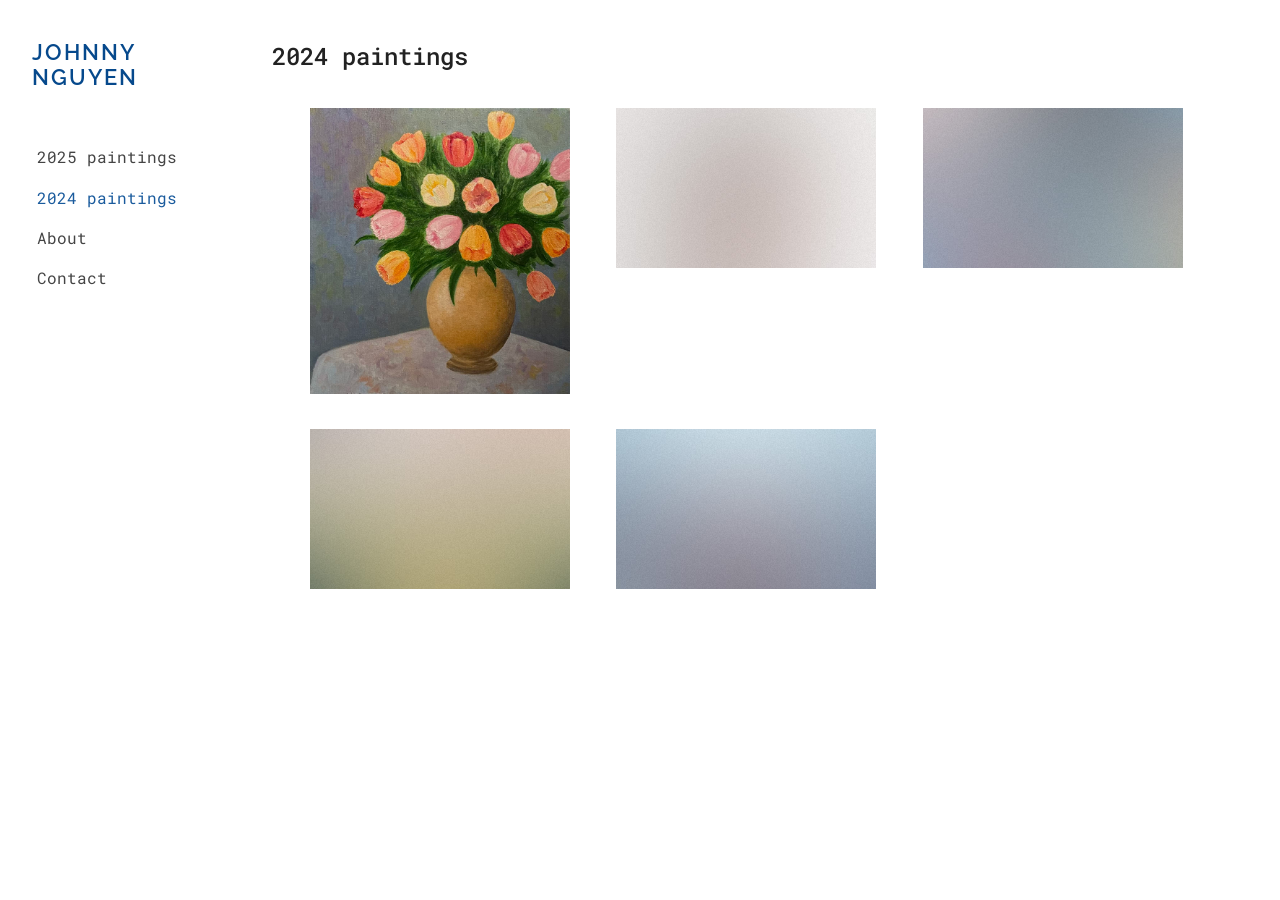
==== 2024paintings.html @ b115fbf1 "test mobile version 1" ====
<!DOCTYPE html>
<html lang="en">
 <head>
  <meta charset="utf-8"/>
  <title>
   2024 paintings | Johnny Nguyen
  </title>
  <meta content="width=device-width, initial-scale=1.0" name="viewport"/>
  <!-- Google Fonts -->
  <link href="https://fonts.googleapis.com" rel="preconnect"/>
  <link crossorigin="" href="https://fonts.gstatic.com" rel="preconnect"/>
  <link href="https://fonts.googleapis.com/css2?family=Raleway:wght@600&amp;family=Roboto+Mono:wght@400;700&amp;display=swap" rel="stylesheet"/>
  <!-- Favicons -->
  <link href="favicon-96x96.png" rel="icon" sizes="96x96" type="image/png">
   <link href="favicon.svg" rel="icon" type="image/svg+xml">
    <link href="favicon.ico" rel="shortcut icon">
     <link href="apple-touch-icon.png" rel="apple-touch-icon" sizes="180x180"/>
     <link href="site.webmanifest" rel="manifest"/>
     <style>
      body {
            margin: 0;
            font-family: 'Roboto Mono', monospace;
            background: #fff;
            color: #222;
        }
        .container {
            display: flex;
            min-height: 100vh;
            box-sizing: border-box;
        }
        .sidebar {
            width: 240px;
            background: #fff;
            display: flex;
            flex-direction: column;
            padding: 2.5em 1.2em 2em 2em;
            box-sizing: border-box;
        }
        .sidebar-title {
            font-family: 'Raleway', Arial, sans-serif;
            font-weight: 600;
            font-size: 1.35em;
            letter-spacing: 2px;
            margin-bottom: 2.5em;
            color: #06498c;
            text-decoration: none;
            cursor: pointer;
        }
        .sidebar nav {
            display: flex;
            flex-direction: column;
            gap: 0.9em;
        }
        .sidebar nav a {
            font-family: 'Roboto Mono', monospace;
            font-size: 1em;
            color: #444;
            text-decoration: none;
            padding: 0.15em 0.3em;
            transition: color 0.18s;
        }
        .sidebar nav a:hover,
        .sidebar nav a.active {
            color: #1a5b9d;
            background: none;
        }
        .main-content {
            flex: 1;
            padding: 2.5em 2em 2em 2em;
        }
        .main-title {
            font-size: 1.5em;
            font-family: 'Roboto Mono', monospace;
            font-weight: 500;
            margin-bottom: 1.5em;
            text-align: left;
        }
        .gallery {
            display: grid;
            grid-template-columns: repeat(auto-fit, minmax(260px, 1fr));
            gap: 1.4em 1.2em; /* Smaller gap for a tighter grid */
            justify-content: start;
            align-items: start;
            margin: 0 auto;
            max-width: 900px;
        }
        .gallery-item {
            display: block;
            background: #fff;
            padding: 0;
            border-radius: 0;
            box-shadow: none;
        }
        .gallery-item img {
            width: 100%;
            max-width: 260px;
            height: auto;
            border-radius: 0;
            object-fit: contain;
            display: block;
            background: #f4f4f4;
            cursor: pointer;
        }
        .gallery-title {
            font-family: 'Roboto Mono', monospace;
            font-size: 1em;
            font-weight: bold;
            margin-top: 0.8em;
        }
        /* ---- Modal Styles ---- */
        .modal {
            display: none;
            position: fixed;
            z-index: 2000;
            left: 0; top: 0; width: 100vw; height: 100vh;
            background: rgba(255,255,255,0.98); /* Brighter white background */
            align-items: center;
            justify-content: center;
        }
        .modal.open {
            display: flex;
        }
        .modal-content {
            background: none;
            border-radius: 0;
            box-shadow: none;
            max-width: 90vw;
            max-height: 90vh;
            display: flex;
            flex-direction: column;
            align-items: center;
            position: relative;
        }
        .modal-img {
            max-width: 70vw;
            max-height: 70vh;
            display: block;
            margin: 0 auto;
            border-radius: 0;
            box-shadow: 0 4px 24px rgba(0,0,0,0.06);
            background: #fff;
        }
        .modal-caption {
            margin-top: 1.2em;
            color: #222;
            font-size: 1.06em;
            font-family: 'Roboto Mono', monospace;
            opacity: 1;
            text-align: center;
            letter-spacing: 0.15px;
            background: none;
        }
        .modal-close {
            position: fixed;
            top: 1em; right: 1em;
            background: none;
            color: #222;
            border: none;
            font-size: 2.2em;
            font-weight: 400;
            cursor: pointer;
            z-index: 2100;
            padding: 0;
            line-height: 1;
        }
        .modal-arrow {
            position: absolute;
            top: 50%;
            transform: translateY(-50%);
            background: none;
            color: #222;
            border: none;
            font-size: 2.4em;
            cursor: pointer;
            z-index: 2100;
            padding: 0 0.1em;
            line-height: 1;
            opacity: 0.7;
            transition: opacity 0.15s;
        }
        .modal-arrow:hover { opacity: 1; }
        .modal-arrow.left { left: -2.5em; }
        .modal-arrow.right { right: -2.5em; }
        @media (max-width: 900px) {
            .gallery {
                grid-template-columns: 1fr 1fr;
                max-width: 99vw;
            }
        }
        @media (max-width: 600px) {
            .sidebar {
                width: 120px;
                padding: 1.2em 0.5em 1em 0.5em;
            }
            .sidebar-title { font-size: 0.98em; margin-bottom: 1.5em;}
            .main-content { padding: 1.2em 0.2em; }
            .main-title { font-size: 1.4em;}
            .gallery { grid-template-columns: 1fr; }
        }
    

/* === Mobile-only overrides === */
@media (max-width: 700px) {
  .sidebar {
    display: none;
  }

  .mobile-header {
    display: flex;
    justify-content: space-between;
    align-items: center;
    padding: 1em 1.2em;
    background: white;
    border-bottom: 1px solid #ddd;
    font-family: 'Raleway', sans-serif;
    font-size: 1.1em;
    color: #06498c;
    position: sticky;
    top: 0;
    z-index: 1000;
  }

  .mobile-title {
    font-weight: 600;
    letter-spacing: 1px;
    color: #06498c;
    text-decoration: none;
  }

  .hamburger {
    background: none;
    border: none;
    font-size: 1.6em;
    cursor: pointer;
    color: #222;
  }

  .mobile-nav {
    position: absolute;
    top: 60px;
    left: 0;
    right: 0;
    background: rgba(255, 255, 255, 0.94);
    padding-top: 0.8em;
    text-align: center;
    font-family: 'Roboto Mono', monospace;
    opacity: 0;
    transform: translateY(-10px);
    transition: opacity 0.25s ease, transform 0.25s ease;
    pointer-events: none;
    z-index: 999;
  }

  .mobile-nav.open {
    opacity: 1;
    transform: translateY(0);
    pointer-events: auto;
  }

  .mobile-nav a {
    display: block;
    padding: 0.9em 0;
    font-size: 1em;
    color: #444;
    text-decoration: none;
  }

  .mobile-nav a:hover,
  .mobile-nav a.active {
    color: #1a5b9d;
  }

  .gallery {
    flex-direction: column;
    align-items: center;
  }

  .gallery-item {
    max-width: 90vw;
  }

  .gallery-item img {
    max-width: 100%;
  }

  .modal-arrow.left {
    left: -1.6em;
  }

  .modal-arrow.right {
    right: -1.6em;
  }
}

/* Hide mobile menu on desktop */
@media (min-width: 701px) {
  .mobile-header,
  .mobile-nav {
    display: none;
  }
}
     </style>
    </link>
   </link>
  </link>
 </head>
 <body>
  <div class="container">
   <aside class="sidebar">
    <a class="sidebar-title" href="index.html">
     JOHNNY
     <br/>
     NGUYEN
    </a>
    <nav>
     <a href="2025paintings.html">
      2025 paintings
     </a>
     <a class="active" href="2024paintings.html">
      2024 paintings
     </a>
     <a href="about.html">
      About
     </a>
     <a href="contact.html">
      Contact
     </a>
    </nav>
   </aside>
   <div class="main-content">
    <div class="main-title">
     2024 paintings
    </div>
    <div class="gallery" id="gallery">
     <!-- Gallery Items (add real image paths!) -->
     <div class="gallery-item" data-caption="&lt;em&gt;Tulips&lt;/em&gt;, 2024.&lt;br&gt;Oil on canvas, 18 x 20 inches." data-title="Tulips">
      <img alt="Tulips" src="images/tulips.jpg"/>
      <div class="gallery-title">
      </div>
     </div>
     <div class="gallery-item" data-caption="&lt;em&gt;Urban Dreams&lt;/em&gt;, 2022.&lt;br&gt;Acrylic on wood, 50 x 70 cm." data-title="Urban Dreams">
      <img alt="Urban Dreams" src="images/pic01.jpg"/>
      <div class="gallery-title">
      </div>
     </div>
     <div class="gallery-item" data-caption="&lt;em&gt;Golden Hour&lt;/em&gt;, 2024.&lt;br&gt;Watercolor on paper, 30 x 42 cm." data-title="Golden Hour">
      <img alt="Golden Hour" src="images/pic02.jpg"/>
      <div class="gallery-title">
      </div>
     </div>
     <div class="gallery-item" data-caption="&lt;em&gt;Pic 3&lt;/em&gt;, 2024.&lt;br&gt;Watercolor on paper, 30 x 42 cm." data-title="Pic 3">
      <img alt="Pic 3" src="images/pic03.jpg"/>
      <div class="gallery-title">
      </div>
     </div>
     <div class="gallery-item" data-caption="&lt;em&gt;Pic 4&lt;/em&gt;, 2024.&lt;br&gt;Watercolor on paper, 30 x 42 cm." data-title="Pic 4">
      <img alt="Pic 4" src="images/pic04.jpg"/>
      <div class="gallery-title">
      </div>
     </div>
     <!-- Add more as needed -->
    </div>
   </div>
  </div>
  <!-- Modal for images -->
  <div class="modal" id="modal">
   <div class="modal-content">
    <button class="modal-close" id="closeModal">
     ×
    </button>
    <button class="modal-arrow left" id="prevBtn">
     ←
    </button>
    <img alt="" class="modal-img" id="modalImg" src=""/>
    <div class="modal-caption" id="modalCaption">
    </div>
    <button class="modal-arrow right" id="nextBtn">
     →
    </button>
   </div>
  </div>
  <script>
   // Modal gallery logic
        const galleryItems = Array.from(document.querySelectorAll('.gallery-item'));
        const galleryImgs = Array.from(document.querySelectorAll('.gallery-item img'));
        const modal = document.getElementById('modal');
        const modalImg = document.getElementById('modalImg');
        const modalCaption = document.getElementById('modalCaption');
        const closeModalBtn = document.getElementById('closeModal');
        const prevBtn = document.getElementById('prevBtn');
        const nextBtn = document.getElementById('nextBtn');
        let currentIndex = 0;

        function showModal(index) {
            const item = galleryItems[index];
            modalImg.src = item.querySelector('img').src;
            modalImg.alt = item.getAttribute('data-title');
            modalCaption.innerHTML = item.getAttribute('data-caption');
            modal.classList.add('open');
            currentIndex = index;
        }
        function closeModal() {
            modal.classList.remove('open');
        }
        function showPrev() {
            let prevIndex = (currentIndex === 0) ? galleryItems.length - 1 : currentIndex - 1;
            showModal(prevIndex);
        }
        function showNext() {
            let nextIndex = (currentIndex === galleryItems.length - 1) ? 0 : currentIndex + 1;
            showModal(nextIndex);
        }
        // Attach modal to only image clicks (not container)
        galleryImgs.forEach((img, idx) => {
            img.addEventListener('click', () => showModal(idx));
        });
        closeModalBtn.addEventListener('click', closeModal);
        prevBtn.addEventListener('click', function(e) { e.stopPropagation(); showPrev(); });
        nextBtn.addEventListener('click', function(e) { e.stopPropagation(); showNext(); });
        document.addEventListener('keydown', function(e) {
            if (!modal.classList.contains('open')) return;
            if (e.key === 'ArrowLeft') showPrev();
            if (e.key === 'ArrowRight') showNext();
            if (e.key === 'Escape') closeModal();
        });
        modal.addEventListener('click', function(e) {
            if (e.target === modal) closeModal();
        });
  </script>
 </body>
</html>
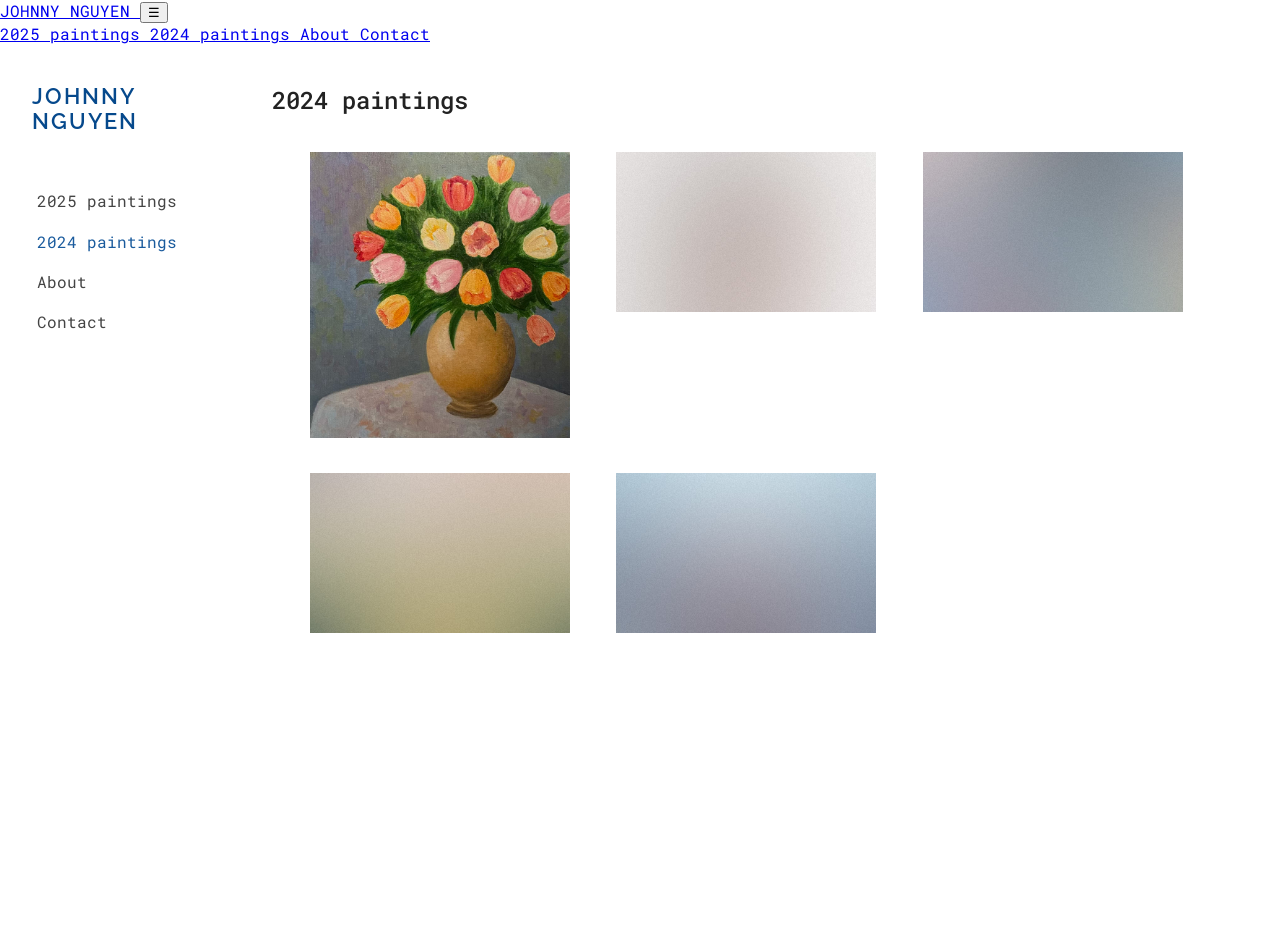
==== commit 407babe4: "Update 2024paintings.html" ====
--- a/2024paintings.html
+++ b/2024paintings.html
@@ -197,114 +197,34 @@
             .main-title { font-size: 1.4em;}
             .gallery { grid-template-columns: 1fr; }
         }
-    
-
-/* === Mobile-only overrides === */
-@media (max-width: 700px) {
-  .sidebar {
-    display: none;
-  }
-
-  .mobile-header {
-    display: flex;
-    justify-content: space-between;
-    align-items: center;
-    padding: 1em 1.2em;
-    background: white;
-    border-bottom: 1px solid #ddd;
-    font-family: 'Raleway', sans-serif;
-    font-size: 1.1em;
-    color: #06498c;
-    position: sticky;
-    top: 0;
-    z-index: 1000;
-  }
-
-  .mobile-title {
-    font-weight: 600;
-    letter-spacing: 1px;
-    color: #06498c;
-    text-decoration: none;
-  }
-
-  .hamburger {
-    background: none;
-    border: none;
-    font-size: 1.6em;
-    cursor: pointer;
-    color: #222;
-  }
-
-  .mobile-nav {
-    position: absolute;
-    top: 60px;
-    left: 0;
-    right: 0;
-    background: rgba(255, 255, 255, 0.94);
-    padding-top: 0.8em;
-    text-align: center;
-    font-family: 'Roboto Mono', monospace;
-    opacity: 0;
-    transform: translateY(-10px);
-    transition: opacity 0.25s ease, transform 0.25s ease;
-    pointer-events: none;
-    z-index: 999;
-  }
-
-  .mobile-nav.open {
-    opacity: 1;
-    transform: translateY(0);
-    pointer-events: auto;
-  }
-
-  .mobile-nav a {
-    display: block;
-    padding: 0.9em 0;
-    font-size: 1em;
-    color: #444;
-    text-decoration: none;
-  }
-
-  .mobile-nav a:hover,
-  .mobile-nav a.active {
-    color: #1a5b9d;
-  }
-
-  .gallery {
-    flex-direction: column;
-    align-items: center;
-  }
-
-  .gallery-item {
-    max-width: 90vw;
-  }
-
-  .gallery-item img {
-    max-width: 100%;
-  }
-
-  .modal-arrow.left {
-    left: -1.6em;
-  }
-
-  .modal-arrow.right {
-    right: -1.6em;
-  }
-}
-
-/* Hide mobile menu on desktop */
-@media (min-width: 701px) {
-  .mobile-header,
-  .mobile-nav {
-    display: none;
-  }
-}
      </style>
     </link>
    </link>
   </link>
  </head>
  <body>
+  <header class="mobile-header">
+   <a class="mobile-title" href="index.html">
+    JOHNNY NGUYEN
+   </a>
+   <button class="hamburger" id="menuToggle">
+    ☰
+   </button>
+  </header>
+  <nav class="mobile-nav" id="mobileMenu">
+   <a href="2025paintings.html">
+    2025 paintings
+   </a>
+   <a class="active" href="2024paintings.html">
+    2024 paintings
+   </a>
+   <a href="about.html">
+    About
+   </a>
+   <a href="contact.html">
+    Contact
+   </a>
+  </nav>
   <div class="container">
    <aside class="sidebar">
     <a class="sidebar-title" href="index.html">
@@ -427,5 +347,14 @@
             if (e.target === modal) closeModal();
         });
   </script>
+  <script>
+   const toggleBtn = document.getElementById('menuToggle');
+  const mobileNav = document.getElementById('mobileMenu');
+  toggleBtn.addEventListener('click', () => {
+    const isOpen = mobileNav.classList.contains('open');
+    mobileNav.classList.toggle('open');
+    toggleBtn.innerHTML = isOpen ? '&#9776;' : '&times;';
+  });
+  </script>
  </body>
 </html>
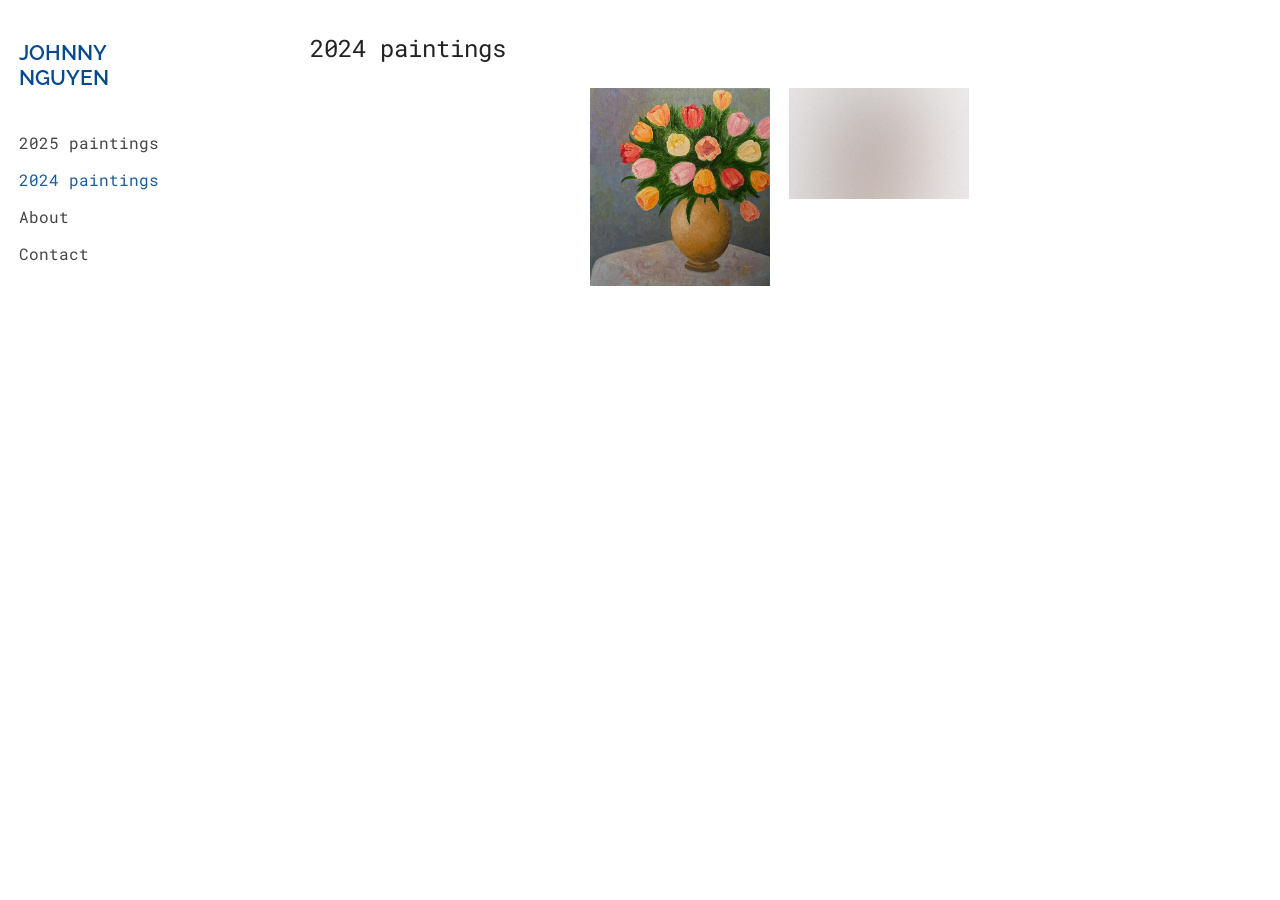
==== commit 3681d5a7: "Update 2024paintings.html" ====
--- a/2024paintings.html
+++ b/2024paintings.html
@@ -1,360 +1,269 @@
+
 <!DOCTYPE html>
 <html lang="en">
- <head>
-  <meta charset="utf-8"/>
-  <title>
-   2024 paintings | Johnny Nguyen
-  </title>
-  <meta content="width=device-width, initial-scale=1.0" name="viewport"/>
-  <!-- Google Fonts -->
-  <link href="https://fonts.googleapis.com" rel="preconnect"/>
-  <link crossorigin="" href="https://fonts.gstatic.com" rel="preconnect"/>
-  <link href="https://fonts.googleapis.com/css2?family=Raleway:wght@600&amp;family=Roboto+Mono:wght@400;700&amp;display=swap" rel="stylesheet"/>
-  <!-- Favicons -->
-  <link href="favicon-96x96.png" rel="icon" sizes="96x96" type="image/png">
-   <link href="favicon.svg" rel="icon" type="image/svg+xml">
-    <link href="favicon.ico" rel="shortcut icon">
-     <link href="apple-touch-icon.png" rel="apple-touch-icon" sizes="180x180"/>
-     <link href="site.webmanifest" rel="manifest"/>
-     <style>
-      body {
-            margin: 0;
-            font-family: 'Roboto Mono', monospace;
-            background: #fff;
-            color: #222;
-        }
-        .container {
-            display: flex;
-            min-height: 100vh;
-            box-sizing: border-box;
-        }
-        .sidebar {
-            width: 240px;
-            background: #fff;
-            display: flex;
-            flex-direction: column;
-            padding: 2.5em 1.2em 2em 2em;
-            box-sizing: border-box;
-        }
-        .sidebar-title {
-            font-family: 'Raleway', Arial, sans-serif;
-            font-weight: 600;
-            font-size: 1.35em;
-            letter-spacing: 2px;
-            margin-bottom: 2.5em;
-            color: #06498c;
-            text-decoration: none;
-            cursor: pointer;
-        }
-        .sidebar nav {
-            display: flex;
-            flex-direction: column;
-            gap: 0.9em;
-        }
-        .sidebar nav a {
-            font-family: 'Roboto Mono', monospace;
-            font-size: 1em;
-            color: #444;
-            text-decoration: none;
-            padding: 0.15em 0.3em;
-            transition: color 0.18s;
-        }
-        .sidebar nav a:hover,
-        .sidebar nav a.active {
-            color: #1a5b9d;
-            background: none;
-        }
-        .main-content {
-            flex: 1;
-            padding: 2.5em 2em 2em 2em;
-        }
-        .main-title {
-            font-size: 1.5em;
-            font-family: 'Roboto Mono', monospace;
-            font-weight: 500;
-            margin-bottom: 1.5em;
-            text-align: left;
-        }
-        .gallery {
-            display: grid;
-            grid-template-columns: repeat(auto-fit, minmax(260px, 1fr));
-            gap: 1.4em 1.2em; /* Smaller gap for a tighter grid */
-            justify-content: start;
-            align-items: start;
-            margin: 0 auto;
-            max-width: 900px;
-        }
-        .gallery-item {
-            display: block;
-            background: #fff;
-            padding: 0;
-            border-radius: 0;
-            box-shadow: none;
-        }
-        .gallery-item img {
-            width: 100%;
-            max-width: 260px;
-            height: auto;
-            border-radius: 0;
-            object-fit: contain;
-            display: block;
-            background: #f4f4f4;
-            cursor: pointer;
-        }
-        .gallery-title {
-            font-family: 'Roboto Mono', monospace;
-            font-size: 1em;
-            font-weight: bold;
-            margin-top: 0.8em;
-        }
-        /* ---- Modal Styles ---- */
-        .modal {
-            display: none;
-            position: fixed;
-            z-index: 2000;
-            left: 0; top: 0; width: 100vw; height: 100vh;
-            background: rgba(255,255,255,0.98); /* Brighter white background */
-            align-items: center;
-            justify-content: center;
-        }
-        .modal.open {
-            display: flex;
-        }
-        .modal-content {
-            background: none;
-            border-radius: 0;
-            box-shadow: none;
-            max-width: 90vw;
-            max-height: 90vh;
-            display: flex;
-            flex-direction: column;
-            align-items: center;
-            position: relative;
-        }
-        .modal-img {
-            max-width: 70vw;
-            max-height: 70vh;
-            display: block;
-            margin: 0 auto;
-            border-radius: 0;
-            box-shadow: 0 4px 24px rgba(0,0,0,0.06);
-            background: #fff;
-        }
-        .modal-caption {
-            margin-top: 1.2em;
-            color: #222;
-            font-size: 1.06em;
-            font-family: 'Roboto Mono', monospace;
-            opacity: 1;
-            text-align: center;
-            letter-spacing: 0.15px;
-            background: none;
-        }
-        .modal-close {
-            position: fixed;
-            top: 1em; right: 1em;
-            background: none;
-            color: #222;
-            border: none;
-            font-size: 2.2em;
-            font-weight: 400;
-            cursor: pointer;
-            z-index: 2100;
-            padding: 0;
-            line-height: 1;
-        }
-        .modal-arrow {
-            position: absolute;
-            top: 50%;
-            transform: translateY(-50%);
-            background: none;
-            color: #222;
-            border: none;
-            font-size: 2.4em;
-            cursor: pointer;
-            z-index: 2100;
-            padding: 0 0.1em;
-            line-height: 1;
-            opacity: 0.7;
-            transition: opacity 0.15s;
-        }
-        .modal-arrow:hover { opacity: 1; }
-        .modal-arrow.left { left: -2.5em; }
-        .modal-arrow.right { right: -2.5em; }
-        @media (max-width: 900px) {
-            .gallery {
-                grid-template-columns: 1fr 1fr;
-                max-width: 99vw;
-            }
-        }
-        @media (max-width: 600px) {
-            .sidebar {
-                width: 120px;
-                padding: 1.2em 0.5em 1em 0.5em;
-            }
-            .sidebar-title { font-size: 0.98em; margin-bottom: 1.5em;}
-            .main-content { padding: 1.2em 0.2em; }
-            .main-title { font-size: 1.4em;}
-            .gallery { grid-template-columns: 1fr; }
-        }
-     </style>
-    </link>
-   </link>
-  </link>
- </head>
- <body>
+<head>
+  <meta charset="UTF-8" />
+  <title>2024 paintings | Johnny Nguyen</title>
+  <meta name="viewport" content="width=device-width, initial-scale=1.0" />
+  <link href="https://fonts.googleapis.com/css2?family=Raleway:wght@600&family=Roboto+Mono:wght@400;700&display=swap" rel="stylesheet" />
+  <style>
+    body {
+      margin: 0;
+      font-family: 'Roboto Mono', monospace;
+      background: #fff;
+      color: #222;
+    }
+    .container {
+      display: flex;
+    }
+    .sidebar {
+      width: 240px;
+      padding: 2.5em 1.2em;
+    }
+    .sidebar-title {
+      font-family: 'Raleway', sans-serif;
+      font-size: 1.3em;
+      color: #06498c;
+      text-decoration: none;
+      font-weight: 600;
+      display: block;
+      margin-bottom: 2em;
+    }
+    .sidebar nav a {
+      display: block;
+      text-decoration: none;
+      color: #444;
+      margin-bottom: 1em;
+    }
+    .sidebar nav a.active,
+    .sidebar nav a:hover {
+      color: #1a5b9d;
+    }
+    .main-content {
+      flex: 1;
+      padding: 2em;
+    }
+    .main-title {
+      font-size: 1.5em;
+      margin-bottom: 1em;
+    }
+    .gallery {
+      display: flex;
+      flex-wrap: wrap;
+      justify-content: center;
+      gap: 1.2em;
+    }
+    .gallery-item img {
+      width: 100%;
+      max-width: 180px;
+      height: auto;
+      background: #f4f4f4;
+      cursor: pointer;
+    }
+    .modal {
+      display: none;
+      position: fixed;
+      z-index: 1000;
+      top: 0; left: 0;
+      width: 100vw;
+      height: 100vh;
+      background: rgba(255, 255, 255, 0.95);
+      justify-content: center;
+      align-items: center;
+    }
+    .modal.open { display: flex; }
+    .modal-content {
+      text-align: center;
+      position: relative;
+    }
+    .modal-img {
+      max-width: 90vw;
+      max-height: 70vh;
+    }
+    .modal-caption {
+      margin-top: 1em;
+    }
+    .modal-arrow {
+      position: absolute;
+      top: 50%;
+      transform: translateY(-50%);
+      background: none;
+      border: none;
+      font-size: 2em;
+      color: #444;
+      cursor: pointer;
+    }
+    .modal-arrow.left { left: -2em; }
+    .modal-arrow.right { right: -2em; }
+    .modal-close {
+      position: absolute;
+      top: 1em;
+      right: 1em;
+      background: none;
+      font-size: 2em;
+      border: none;
+      cursor: pointer;
+    }
+
+    /* Mobile styles */
+    @media (max-width: 700px) {
+      .sidebar {
+        display: none;
+      }
+      .mobile-header {
+        display: flex;
+        justify-content: space-between;
+        align-items: center;
+        padding: 1em;
+        border-bottom: 1px solid #ddd;
+        position: sticky;
+        top: 0;
+        background: white;
+        z-index: 100;
+      }
+      .mobile-title {
+        font-family: 'Raleway', sans-serif;
+        font-weight: 600;
+        font-size: 1.2em;
+        color: #06498c;
+        text-decoration: none;
+      }
+      .hamburger {
+        font-size: 1.5em;
+        background: none;
+        border: none;
+        cursor: pointer;
+      }
+      .mobile-nav {
+        position: absolute;
+        top: 60px;
+        left: 0;
+        right: 0;
+        background: rgba(255,255,255,0.96);
+        display: none;
+        flex-direction: column;
+        text-align: center;
+      }
+      .mobile-nav.open {
+        display: flex;
+      }
+      .mobile-nav a {
+        padding: 1em 0;
+        text-decoration: none;
+        color: #444;
+      }
+      .mobile-nav a:hover {
+        color: #1a5b9d;
+      }
+    }
+    @media (min-width: 701px) {
+      .mobile-header, .mobile-nav {
+        display: none;
+      }
+    }
+  </style>
+</head>
+<body>
   <header class="mobile-header">
-   <a class="mobile-title" href="index.html">
-    JOHNNY NGUYEN
-   </a>
-   <button class="hamburger" id="menuToggle">
-    ☰
-   </button>
+    <a href="index.html" class="mobile-title">JOHNNY NGUYEN</a>
+    <button class="hamburger" id="menuToggle">&#9776;</button>
   </header>
   <nav class="mobile-nav" id="mobileMenu">
-   <a href="2025paintings.html">
-    2025 paintings
-   </a>
-   <a class="active" href="2024paintings.html">
-    2024 paintings
-   </a>
-   <a href="about.html">
-    About
-   </a>
-   <a href="contact.html">
-    Contact
-   </a>
+    <a href="2025paintings.html">2025 paintings</a>
+    <a href="2024paintings.html" class="active">2024 paintings</a>
+    <a href="about.html">About</a>
+    <a href="contact.html">Contact</a>
   </nav>
+
   <div class="container">
-   <aside class="sidebar">
-    <a class="sidebar-title" href="index.html">
-     JOHNNY
-     <br/>
-     NGUYEN
-    </a>
-    <nav>
-     <a href="2025paintings.html">
-      2025 paintings
-     </a>
-     <a class="active" href="2024paintings.html">
-      2024 paintings
-     </a>
-     <a href="about.html">
-      About
-     </a>
-     <a href="contact.html">
-      Contact
-     </a>
-    </nav>
-   </aside>
-   <div class="main-content">
-    <div class="main-title">
-     2024 paintings
+    <aside class="sidebar">
+      <a href="index.html" class="sidebar-title">JOHNNY<br>NGUYEN</a>
+      <nav>
+        <a href="2025paintings.html">2025 paintings</a>
+        <a href="2024paintings.html" class="active">2024 paintings</a>
+        <a href="about.html">About</a>
+        <a href="contact.html">Contact</a>
+      </nav>
+    </aside>
+    <main class="main-content">
+      <div class="main-title">2024 paintings</div>
+      <div class="gallery" id="gallery">
+        <div class="gallery-item" data-title="Tulips" data-caption="<em>Tulips</em>, 2024.<br>Oil on canvas, 18 x 20 inches.">
+          <img src="images/tulips.jpg" alt="Tulips">
+        </div>
+        <div class="gallery-item" data-title="Urban Dreams" data-caption="<em>Urban Dreams</em>, 2022.<br>Acrylic on wood, 50 x 70 cm.">
+          <img src="images/pic01.jpg" alt="Urban Dreams">
+        </div>
+      </div>
+    </main>
+  </div>
+
+  <div class="modal" id="modal">
+    <div class="modal-content">
+      <button class="modal-close" id="closeModal">&times;</button>
+      <button class="modal-arrow left" id="prevBtn">‹</button>
+      <img src="" alt="" class="modal-img" id="modalImg">
+      <div class="modal-caption" id="modalCaption"></div>
+      <button class="modal-arrow right" id="nextBtn">›</button>
     </div>
-    <div class="gallery" id="gallery">
-     <!-- Gallery Items (add real image paths!) -->
-     <div class="gallery-item" data-caption="&lt;em&gt;Tulips&lt;/em&gt;, 2024.&lt;br&gt;Oil on canvas, 18 x 20 inches." data-title="Tulips">
-      <img alt="Tulips" src="images/tulips.jpg"/>
-      <div class="gallery-title">
-      </div>
-     </div>
-     <div class="gallery-item" data-caption="&lt;em&gt;Urban Dreams&lt;/em&gt;, 2022.&lt;br&gt;Acrylic on wood, 50 x 70 cm." data-title="Urban Dreams">
-      <img alt="Urban Dreams" src="images/pic01.jpg"/>
-      <div class="gallery-title">
-      </div>
-     </div>
-     <div class="gallery-item" data-caption="&lt;em&gt;Golden Hour&lt;/em&gt;, 2024.&lt;br&gt;Watercolor on paper, 30 x 42 cm." data-title="Golden Hour">
-      <img alt="Golden Hour" src="images/pic02.jpg"/>
-      <div class="gallery-title">
-      </div>
-     </div>
-     <div class="gallery-item" data-caption="&lt;em&gt;Pic 3&lt;/em&gt;, 2024.&lt;br&gt;Watercolor on paper, 30 x 42 cm." data-title="Pic 3">
-      <img alt="Pic 3" src="images/pic03.jpg"/>
-      <div class="gallery-title">
-      </div>
-     </div>
-     <div class="gallery-item" data-caption="&lt;em&gt;Pic 4&lt;/em&gt;, 2024.&lt;br&gt;Watercolor on paper, 30 x 42 cm." data-title="Pic 4">
-      <img alt="Pic 4" src="images/pic04.jpg"/>
-      <div class="gallery-title">
-      </div>
-     </div>
-     <!-- Add more as needed -->
-    </div>
-   </div>
   </div>
-  <!-- Modal for images -->
-  <div class="modal" id="modal">
-   <div class="modal-content">
-    <button class="modal-close" id="closeModal">
-     ×
-    </button>
-    <button class="modal-arrow left" id="prevBtn">
-     ←
-    </button>
-    <img alt="" class="modal-img" id="modalImg" src=""/>
-    <div class="modal-caption" id="modalCaption">
-    </div>
-    <button class="modal-arrow right" id="nextBtn">
-     →
-    </button>
-   </div>
-  </div>
+
   <script>
-   // Modal gallery logic
-        const galleryItems = Array.from(document.querySelectorAll('.gallery-item'));
-        const galleryImgs = Array.from(document.querySelectorAll('.gallery-item img'));
-        const modal = document.getElementById('modal');
-        const modalImg = document.getElementById('modalImg');
-        const modalCaption = document.getElementById('modalCaption');
-        const closeModalBtn = document.getElementById('closeModal');
-        const prevBtn = document.getElementById('prevBtn');
-        const nextBtn = document.getElementById('nextBtn');
-        let currentIndex = 0;
-
-        function showModal(index) {
-            const item = galleryItems[index];
-            modalImg.src = item.querySelector('img').src;
-            modalImg.alt = item.getAttribute('data-title');
-            modalCaption.innerHTML = item.getAttribute('data-caption');
-            modal.classList.add('open');
-            currentIndex = index;
-        }
-        function closeModal() {
-            modal.classList.remove('open');
-        }
-        function showPrev() {
-            let prevIndex = (currentIndex === 0) ? galleryItems.length - 1 : currentIndex - 1;
-            showModal(prevIndex);
-        }
-        function showNext() {
-            let nextIndex = (currentIndex === galleryItems.length - 1) ? 0 : currentIndex + 1;
-            showModal(nextIndex);
-        }
-        // Attach modal to only image clicks (not container)
-        galleryImgs.forEach((img, idx) => {
-            img.addEventListener('click', () => showModal(idx));
-        });
-        closeModalBtn.addEventListener('click', closeModal);
-        prevBtn.addEventListener('click', function(e) { e.stopPropagation(); showPrev(); });
-        nextBtn.addEventListener('click', function(e) { e.stopPropagation(); showNext(); });
-        document.addEventListener('keydown', function(e) {
-            if (!modal.classList.contains('open')) return;
-            if (e.key === 'ArrowLeft') showPrev();
-            if (e.key === 'ArrowRight') showNext();
-            if (e.key === 'Escape') closeModal();
-        });
-        modal.addEventListener('click', function(e) {
-            if (e.target === modal) closeModal();
-        });
+    const galleryItems = Array.from(document.querySelectorAll('.gallery-item'));
+    const modal = document.getElementById('modal');
+    const modalImg = document.getElementById('modalImg');
+    const modalCaption = document.getElementById('modalCaption');
+    const closeModalBtn = document.getElementById('closeModal');
+    const prevBtn = document.getElementById('prevBtn');
+    const nextBtn = document.getElementById('nextBtn');
+    const toggleBtn = document.getElementById('menuToggle');
+    const mobileNav = document.getElementById('mobileMenu');
+    let currentIndex = 0;
+
+    toggleBtn.addEventListener('click', () => {
+      mobileNav.classList.toggle('open');
+    });
+
+    function showModal(index) {
+      const item = galleryItems[index];
+      modalImg.src = item.querySelector('img').src;
+      modalCaption.innerHTML = item.getAttribute('data-caption');
+      modal.classList.add('open');
+      currentIndex = index;
+    }
+
+    function closeModal() {
+      modal.classList.remove('open');
+    }
+
+    function showPrev() {
+      currentIndex = (currentIndex - 1 + galleryItems.length) % galleryItems.length;
+      showModal(currentIndex);
+    }
+
+    function showNext() {
+      currentIndex = (currentIndex + 1) % galleryItems.length;
+      showModal(currentIndex);
+    }
+
+    galleryItems.forEach((item, i) => {
+      item.querySelector('img').addEventListener('click', () => showModal(i));
+    });
+
+    closeModalBtn.addEventListener('click', closeModal);
+    prevBtn.addEventListener('click', e => { e.stopPropagation(); showPrev(); });
+    nextBtn.addEventListener('click', e => { e.stopPropagation(); showNext(); });
+
+    modal.addEventListener('click', e => {
+      if (e.target === modal) closeModal();
+    });
+
+    document.addEventListener('keydown', e => {
+      if (!modal.classList.contains('open')) return;
+      if (e.key === 'ArrowLeft') showPrev();
+      if (e.key === 'ArrowRight') showNext();
+      if (e.key === 'Escape') closeModal();
+    });
   </script>
-  <script>
-   const toggleBtn = document.getElementById('menuToggle');
-  const mobileNav = document.getElementById('mobileMenu');
-  toggleBtn.addEventListener('click', () => {
-    const isOpen = mobileNav.classList.contains('open');
-    mobileNav.classList.toggle('open');
-    toggleBtn.innerHTML = isOpen ? '&#9776;' : '&times;';
-  });
-  </script>
- </body>
+</body>
 </html>
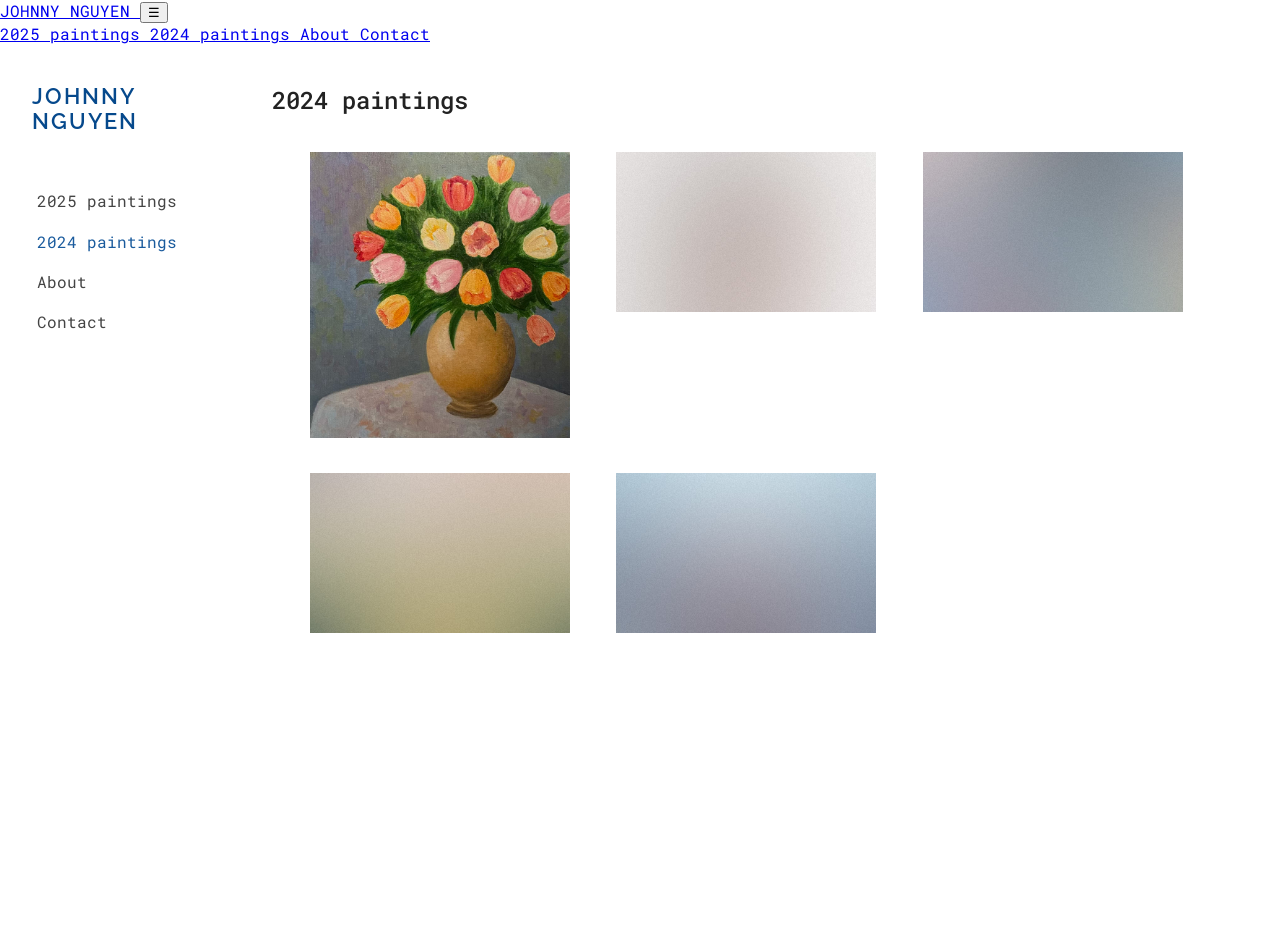
==== commit cfd76f8c: "Update 2024paintings.html" ====
--- a/2024paintings.html
+++ b/2024paintings.html
@@ -1,269 +1,382 @@
-
 <!DOCTYPE html>
 <html lang="en">
-<head>
-  <meta charset="UTF-8" />
-  <title>2024 paintings | Johnny Nguyen</title>
-  <meta name="viewport" content="width=device-width, initial-scale=1.0" />
-  <link href="https://fonts.googleapis.com/css2?family=Raleway:wght@600&family=Roboto+Mono:wght@400;700&display=swap" rel="stylesheet" />
-  <style>
-    body {
-      margin: 0;
-      font-family: 'Roboto Mono', monospace;
-      background: #fff;
-      color: #222;
-    }
-    .container {
-      display: flex;
-    }
-    .sidebar {
-      width: 240px;
-      padding: 2.5em 1.2em;
-    }
-    .sidebar-title {
-      font-family: 'Raleway', sans-serif;
-      font-size: 1.3em;
-      color: #06498c;
-      text-decoration: none;
-      font-weight: 600;
-      display: block;
-      margin-bottom: 2em;
-    }
-    .sidebar nav a {
-      display: block;
-      text-decoration: none;
-      color: #444;
-      margin-bottom: 1em;
-    }
-    .sidebar nav a.active,
-    .sidebar nav a:hover {
-      color: #1a5b9d;
-    }
-    .main-content {
-      flex: 1;
-      padding: 2em;
-    }
-    .main-title {
-      font-size: 1.5em;
-      margin-bottom: 1em;
-    }
-    .gallery {
-      display: flex;
-      flex-wrap: wrap;
-      justify-content: center;
-      gap: 1.2em;
-    }
-    .gallery-item img {
-      width: 100%;
-      max-width: 180px;
-      height: auto;
-      background: #f4f4f4;
-      cursor: pointer;
-    }
-    .modal {
-      display: none;
-      position: fixed;
-      z-index: 1000;
-      top: 0; left: 0;
-      width: 100vw;
-      height: 100vh;
-      background: rgba(255, 255, 255, 0.95);
-      justify-content: center;
-      align-items: center;
-    }
-    .modal.open { display: flex; }
-    .modal-content {
-      text-align: center;
-      position: relative;
-    }
-    .modal-img {
-      max-width: 90vw;
-      max-height: 70vh;
-    }
-    .modal-caption {
-      margin-top: 1em;
-    }
-    .modal-arrow {
-      position: absolute;
-      top: 50%;
-      transform: translateY(-50%);
-      background: none;
-      border: none;
-      font-size: 2em;
-      color: #444;
-      cursor: pointer;
-    }
-    .modal-arrow.left { left: -2em; }
-    .modal-arrow.right { right: -2em; }
-    .modal-close {
-      position: absolute;
-      top: 1em;
-      right: 1em;
-      background: none;
-      font-size: 2em;
-      border: none;
-      cursor: pointer;
-    }
+ <head>
+  <meta charset="utf-8"/>
+  <title>
+   2024 paintings | Johnny Nguyen
+  </title>
+  <meta content="width=device-width, initial-scale=1.0" name="viewport"/>
+  <!-- Google Fonts -->
+  <link href="https://fonts.googleapis.com" rel="preconnect"/>
+  <link crossorigin="" href="https://fonts.gstatic.com" rel="preconnect"/>
+  <link href="https://fonts.googleapis.com/css2?family=Raleway:wght@600&amp;family=Roboto+Mono:wght@400;700&amp;display=swap" rel="stylesheet"/>
+  <!-- Favicons -->
+  <link href="favicon-96x96.png" rel="icon" sizes="96x96" type="image/png"/>
+  <link href="favicon.svg" rel="icon" type="image/svg+xml"/>
+  <link href="favicon.ico" rel="shortcut icon"/>
+  <link href="apple-touch-icon.png" rel="apple-touch-icon" sizes="180x180">
+   <link href="site.webmanifest" rel="manifest">
+    <style>
+     body {
+            margin: 0;
+            font-family: 'Roboto Mono', monospace;
+            background: #fff;
+            color: #222;
+        }
+        .container {
+            display: flex;
+            min-height: 100vh;
+            box-sizing: border-box;
+        }
+        .sidebar {
+            width: 240px;
+            background: #fff;
+            display: flex;
+            flex-direction: column;
+            padding: 2.5em 1.2em 2em 2em;
+            box-sizing: border-box;
+        }
+        .sidebar-title {
+            font-family: 'Raleway', Arial, sans-serif;
+            font-weight: 600;
+            font-size: 1.35em;
+            letter-spacing: 2px;
+            margin-bottom: 2.5em;
+            color: #06498c;
+            text-decoration: none;
+            cursor: pointer;
+        }
+        .sidebar nav {
+            display: flex;
+            flex-direction: column;
+            gap: 0.9em;
+        }
+        .sidebar nav a {
+            font-family: 'Roboto Mono', monospace;
+            font-size: 1em;
+            color: #444;
+            text-decoration: none;
+            padding: 0.15em 0.3em;
+            transition: color 0.18s;
+        }
+        .sidebar nav a:hover,
+        .sidebar nav a.active {
+            color: #1a5b9d;
+            background: none;
+        }
+        .main-content {
+            flex: 1;
+            padding: 2.5em 2em 2em 2em;
+        }
+        .main-title {
+            font-size: 1.5em;
+            font-family: 'Roboto Mono', monospace;
+            font-weight: 500;
+            margin-bottom: 1.5em;
+            text-align: left;
+        }
+        .gallery {
+            display: grid;
+            grid-template-columns: repeat(auto-fit, minmax(260px, 1fr));
+            gap: 1.4em 1.2em; /* Smaller gap for a tighter grid */
+            justify-content: start;
+            align-items: start;
+            margin: 0 auto;
+            max-width: 900px;
+        }
+        .gallery-item {
+            display: block;
+            background: #fff;
+            padding: 0;
+            border-radius: 0;
+            box-shadow: none;
+        }
+        .gallery-item img {
+            width: 100%;
+            max-width: 260px;
+            height: auto;
+            border-radius: 0;
+            object-fit: contain;
+            display: block;
+            background: #f4f4f4;
+            cursor: pointer;
+        }
+        .gallery-title {
+            font-family: 'Roboto Mono', monospace;
+            font-size: 1em;
+            font-weight: bold;
+            margin-top: 0.8em;
+        }
+        /* ---- Modal Styles ---- */
+        .modal {
+            display: none;
+            position: fixed;
+            z-index: 2000;
+            left: 0; top: 0; width: 100vw; height: 100vh;
+            background: rgba(255,255,255,0.98); /* Brighter white background */
+            align-items: center;
+            justify-content: center;
+        }
+        .modal.open {
+            display: flex;
+        }
+        .modal-content {
+            background: none;
+            border-radius: 0;
+            box-shadow: none;
+            max-width: 90vw;
+            max-height: 90vh;
+            display: flex;
+            flex-direction: column;
+            align-items: center;
+            position: relative;
+        }
+        .modal-img {
+            max-width: 70vw;
+            max-height: 70vh;
+            display: block;
+            margin: 0 auto;
+            border-radius: 0;
+            box-shadow: 0 4px 24px rgba(0,0,0,0.06);
+            background: #fff;
+        }
+        .modal-caption {
+            margin-top: 1.2em;
+            color: #222;
+            font-size: 1.06em;
+            font-family: 'Roboto Mono', monospace;
+            opacity: 1;
+            text-align: center;
+            letter-spacing: 0.15px;
+            background: none;
+        }
+        .modal-close {
+            position: fixed;
+            top: 1em; right: 1em;
+            background: none;
+            color: #222;
+            border: none;
+            font-size: 2.2em;
+            font-weight: 400;
+            cursor: pointer;
+            z-index: 2100;
+            padding: 0;
+            line-height: 1;
+        }
+        .modal-arrow {
+            position: absolute;
+            top: 50%;
+            transform: translateY(-50%);
+            background: none;
+            color: #222;
+            border: none;
+            font-size: 2.4em;
+            cursor: pointer;
+            z-index: 2100;
+            padding: 0 0.1em;
+            line-height: 1;
+            opacity: 0.7;
+            transition: opacity 0.15s;
+        }
+        .modal-arrow:hover { opacity: 1; }
+        .modal-arrow.left { left: -2.5em; }
+        .modal-arrow.right { right: -2.5em; }
+        @media (max-width: 900px) {
+            .gallery {
+                grid-template-columns: 1fr 1fr;
+                max-width: 99vw;
+            }
+        }
+        @media (max-width: 600px) {
+            .sidebar {
+                width: 120px;
+                padding: 1.2em 0.5em 1em 0.5em;
+            }
+            .sidebar-title { font-size: 0.98em; margin-bottom: 1.5em;}
+            .main-content { padding: 1.2em 0.2em; }
+            .main-title { font-size: 1.4em;}
+            .gallery { grid-template-columns: 1fr; }
+        }
+     
+@media (max-width: 900px) {
+  .gallery {
+    display: flex;
+    flex-wrap: wrap;
+    justify-content: center;
+    gap: 1.2em;
+  }
+  .gallery-item {
+    max-width: 45%;
+    flex: 1 1 45%;
+  }
+}
 
-    /* Mobile styles */
-    @media (max-width: 700px) {
-      .sidebar {
-        display: none;
-      }
-      .mobile-header {
-        display: flex;
-        justify-content: space-between;
-        align-items: center;
-        padding: 1em;
-        border-bottom: 1px solid #ddd;
-        position: sticky;
-        top: 0;
-        background: white;
-        z-index: 100;
-      }
-      .mobile-title {
-        font-family: 'Raleway', sans-serif;
-        font-weight: 600;
-        font-size: 1.2em;
-        color: #06498c;
-        text-decoration: none;
-      }
-      .hamburger {
-        font-size: 1.5em;
-        background: none;
-        border: none;
-        cursor: pointer;
-      }
-      .mobile-nav {
-        position: absolute;
-        top: 60px;
-        left: 0;
-        right: 0;
-        background: rgba(255,255,255,0.96);
-        display: none;
-        flex-direction: column;
-        text-align: center;
-      }
-      .mobile-nav.open {
-        display: flex;
-      }
-      .mobile-nav a {
-        padding: 1em 0;
-        text-decoration: none;
-        color: #444;
-      }
-      .mobile-nav a:hover {
-        color: #1a5b9d;
-      }
-    }
-    @media (min-width: 701px) {
-      .mobile-header, .mobile-nav {
-        display: none;
-      }
-    }
-  </style>
-</head>
-<body>
+@media (max-width: 600px) {
+  .gallery-item {
+    max-width: 90%;
+    flex: 1 1 90%;
+  }
+}
+
+.modal-arrow.left { left: -2em; }
+.modal-arrow.right { right: -2em; }
+    </style>
+   </link>
+  </link>
+ </head>
+ <body>
   <header class="mobile-header">
-    <a href="index.html" class="mobile-title">JOHNNY NGUYEN</a>
-    <button class="hamburger" id="menuToggle">&#9776;</button>
+   <a class="mobile-title" href="index.html">
+    JOHNNY NGUYEN
+   </a>
+   <button class="hamburger" id="menuToggle">
+    ☰
+   </button>
   </header>
   <nav class="mobile-nav" id="mobileMenu">
-    <a href="2025paintings.html">2025 paintings</a>
-    <a href="2024paintings.html" class="active">2024 paintings</a>
-    <a href="about.html">About</a>
-    <a href="contact.html">Contact</a>
+   <a href="2025paintings.html">
+    2025 paintings
+   </a>
+   <a href="2024paintings.html">
+    2024 paintings
+   </a>
+   <a href="about.html">
+    About
+   </a>
+   <a href="contact.html">
+    Contact
+   </a>
   </nav>
+  <div class="container">
+   <aside class="sidebar">
+    <a class="sidebar-title" href="index.html">
+     JOHNNY
+     <br/>
+     NGUYEN
+    </a>
+    <nav>
+     <a href="2025paintings.html">
+      2025 paintings
+     </a>
+     <a class="active" href="2024paintings.html">
+      2024 paintings
+     </a>
+     <a href="about.html">
+      About
+     </a>
+     <a href="contact.html">
+      Contact
+     </a>
+    </nav>
+   </aside>
+   <div class="main-content">
+    <div class="main-title">
+     2024 paintings
+    </div>
+    <div class="gallery" id="gallery">
+     <!-- Gallery Items (add real image paths!) -->
+     <div class="gallery-item" data-caption="&lt;em&gt;Tulips&lt;/em&gt;, 2024.&lt;br&gt;Oil on canvas, 18 x 20 inches." data-title="Tulips">
+      <img alt="Tulips" src="images/tulips.jpg"/>
+      <div class="gallery-title">
+      </div>
+     </div>
+     <div class="gallery-item" data-caption="&lt;em&gt;Urban Dreams&lt;/em&gt;, 2022.&lt;br&gt;Acrylic on wood, 50 x 70 cm." data-title="Urban Dreams">
+      <img alt="Urban Dreams" src="images/pic01.jpg"/>
+      <div class="gallery-title">
+      </div>
+     </div>
+     <div class="gallery-item" data-caption="&lt;em&gt;Golden Hour&lt;/em&gt;, 2024.&lt;br&gt;Watercolor on paper, 30 x 42 cm." data-title="Golden Hour">
+      <img alt="Golden Hour" src="images/pic02.jpg"/>
+      <div class="gallery-title">
+      </div>
+     </div>
+     <div class="gallery-item" data-caption="&lt;em&gt;Pic 3&lt;/em&gt;, 2024.&lt;br&gt;Watercolor on paper, 30 x 42 cm." data-title="Pic 3">
+      <img alt="Pic 3" src="images/pic03.jpg"/>
+      <div class="gallery-title">
+      </div>
+     </div>
+     <div class="gallery-item" data-caption="&lt;em&gt;Pic 4&lt;/em&gt;, 2024.&lt;br&gt;Watercolor on paper, 30 x 42 cm." data-title="Pic 4">
+      <img alt="Pic 4" src="images/pic04.jpg"/>
+      <div class="gallery-title">
+      </div>
+     </div>
+     <!-- Add more as needed -->
+    </div>
+   </div>
+  </div>
+  <!-- Modal for images -->
+  <div class="modal" id="modal">
+   <div class="modal-content">
+    <button class="modal-close" id="closeModal">
+     ×
+    </button>
+    <button class="modal-arrow left" id="prevBtn">
+     ←
+    </button>
+    <img alt="" class="modal-img" id="modalImg" src=""/>
+    <div class="modal-caption" id="modalCaption">
+    </div>
+    <button class="modal-arrow right" id="nextBtn">
+     →
+    </button>
+   </div>
+  </div>
+  <script>
+   // Modal gallery logic
+        const galleryItems = Array.from(document.querySelectorAll('.gallery-item'));
+        const galleryImgs = Array.from(document.querySelectorAll('.gallery-item img'));
+        const modal = document.getElementById('modal');
+        const modalImg = document.getElementById('modalImg');
+        const modalCaption = document.getElementById('modalCaption');
+        const closeModalBtn = document.getElementById('closeModal');
+        const prevBtn = document.getElementById('prevBtn');
+        const nextBtn = document.getElementById('nextBtn');
+        let currentIndex = 0;
 
-  <div class="container">
-    <aside class="sidebar">
-      <a href="index.html" class="sidebar-title">JOHNNY<br>NGUYEN</a>
-      <nav>
-        <a href="2025paintings.html">2025 paintings</a>
-        <a href="2024paintings.html" class="active">2024 paintings</a>
-        <a href="about.html">About</a>
-        <a href="contact.html">Contact</a>
-      </nav>
-    </aside>
-    <main class="main-content">
-      <div class="main-title">2024 paintings</div>
-      <div class="gallery" id="gallery">
-        <div class="gallery-item" data-title="Tulips" data-caption="<em>Tulips</em>, 2024.<br>Oil on canvas, 18 x 20 inches.">
-          <img src="images/tulips.jpg" alt="Tulips">
-        </div>
-        <div class="gallery-item" data-title="Urban Dreams" data-caption="<em>Urban Dreams</em>, 2022.<br>Acrylic on wood, 50 x 70 cm.">
-          <img src="images/pic01.jpg" alt="Urban Dreams">
-        </div>
-      </div>
-    </main>
-  </div>
-
-  <div class="modal" id="modal">
-    <div class="modal-content">
-      <button class="modal-close" id="closeModal">&times;</button>
-      <button class="modal-arrow left" id="prevBtn">‹</button>
-      <img src="" alt="" class="modal-img" id="modalImg">
-      <div class="modal-caption" id="modalCaption"></div>
-      <button class="modal-arrow right" id="nextBtn">›</button>
-    </div>
-  </div>
-
+        function showModal(index) {
+            const item = galleryItems[index];
+            modalImg.src = item.querySelector('img').src;
+            modalImg.alt = item.getAttribute('data-title');
+            modalCaption.innerHTML = item.getAttribute('data-caption');
+            modal.classList.add('open');
+            currentIndex = index;
+        }
+        function closeModal() {
+            modal.classList.remove('open');
+        }
+        function showPrev() {
+            let prevIndex = (currentIndex === 0) ? galleryItems.length - 1 : currentIndex - 1;
+            showModal(prevIndex);
+        }
+        function showNext() {
+            let nextIndex = (currentIndex === galleryItems.length - 1) ? 0 : currentIndex + 1;
+            showModal(nextIndex);
+        }
+        // Attach modal to only image clicks (not container)
+        galleryImgs.forEach((img, idx) => {
+            img.addEventListener('click', () => showModal(idx));
+        });
+        closeModalBtn.addEventListener('click', closeModal);
+        prevBtn.addEventListener('click', function(e) { e.stopPropagation(); showPrev(); });
+        nextBtn.addEventListener('click', function(e) { e.stopPropagation(); showNext(); });
+        document.addEventListener('keydown', function(e) {
+            if (!modal.classList.contains('open')) return;
+            if (e.key === 'ArrowLeft') showPrev();
+            if (e.key === 'ArrowRight') showNext();
+            if (e.key === 'Escape') closeModal();
+        });
+        modal.addEventListener('click', function(e) {
+            if (e.target === modal) closeModal();
+        });
+  </script>
   <script>
-    const galleryItems = Array.from(document.querySelectorAll('.gallery-item'));
-    const modal = document.getElementById('modal');
-    const modalImg = document.getElementById('modalImg');
-    const modalCaption = document.getElementById('modalCaption');
-    const closeModalBtn = document.getElementById('closeModal');
-    const prevBtn = document.getElementById('prevBtn');
-    const nextBtn = document.getElementById('nextBtn');
-    const toggleBtn = document.getElementById('menuToggle');
-    const mobileNav = document.getElementById('mobileMenu');
-    let currentIndex = 0;
-
-    toggleBtn.addEventListener('click', () => {
-      mobileNav.classList.toggle('open');
-    });
-
-    function showModal(index) {
-      const item = galleryItems[index];
-      modalImg.src = item.querySelector('img').src;
-      modalCaption.innerHTML = item.getAttribute('data-caption');
-      modal.classList.add('open');
-      currentIndex = index;
-    }
-
-    function closeModal() {
-      modal.classList.remove('open');
-    }
-
-    function showPrev() {
-      currentIndex = (currentIndex - 1 + galleryItems.length) % galleryItems.length;
-      showModal(currentIndex);
-    }
-
-    function showNext() {
-      currentIndex = (currentIndex + 1) % galleryItems.length;
-      showModal(currentIndex);
-    }
-
-    galleryItems.forEach((item, i) => {
-      item.querySelector('img').addEventListener('click', () => showModal(i));
-    });
-
-    closeModalBtn.addEventListener('click', closeModal);
-    prevBtn.addEventListener('click', e => { e.stopPropagation(); showPrev(); });
-    nextBtn.addEventListener('click', e => { e.stopPropagation(); showNext(); });
-
-    modal.addEventListener('click', e => {
-      if (e.target === modal) closeModal();
-    });
-
-    document.addEventListener('keydown', e => {
-      if (!modal.classList.contains('open')) return;
-      if (e.key === 'ArrowLeft') showPrev();
-      if (e.key === 'ArrowRight') showNext();
-      if (e.key === 'Escape') closeModal();
-    });
+   const toggleBtn = document.getElementById('menuToggle');
+  const mobileNav = document.getElementById('mobileMenu');
+  toggleBtn.addEventListener('click', () => {
+    const isOpen = mobileNav.classList.contains('open');
+    mobileNav.classList.toggle('open');
+    toggleBtn.innerHTML = isOpen ? '&#9776;' : '&times;';
+  });
   </script>
-</body>
+ </body>
 </html>
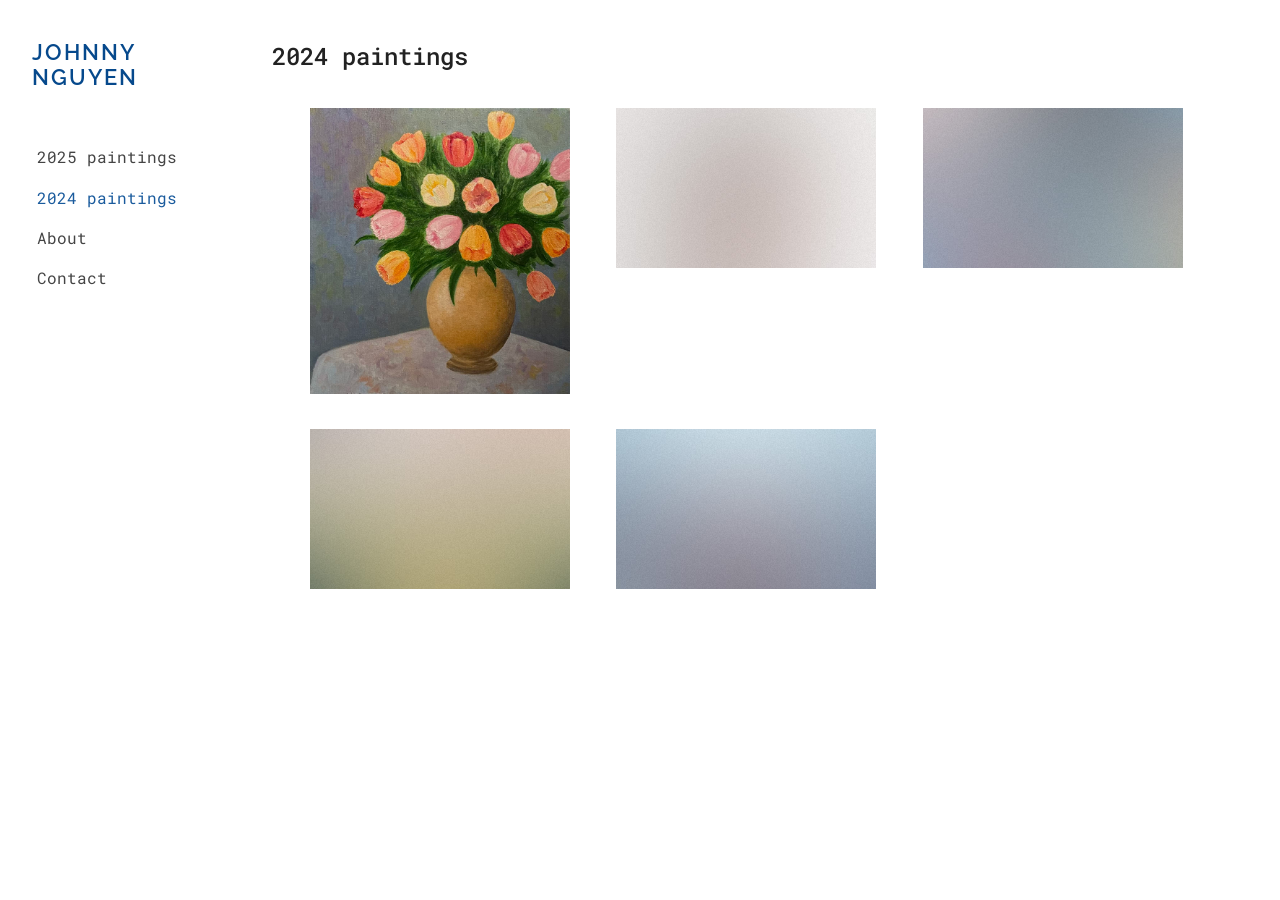
==== commit 9b5a1aaf: "Update 2024paintings.html" ====
--- a/2024paintings.html
+++ b/2024paintings.html
@@ -198,23 +198,22 @@
             .gallery { grid-template-columns: 1fr; }
         }
      
-@media (max-width: 900px) {
-  .gallery {
-    display: flex;
-    flex-wrap: wrap;
-    justify-content: center;
-    gap: 1.2em;
+@media (max-width: 700px) {
+  .sidebar {
+    display: none !important;
   }
-  .gallery-item {
-    max-width: 45%;
-    flex: 1 1 45%;
+
+  nav:not(#mobileMenu) {
+    display: none !important;
   }
 }
 
-@media (max-width: 600px) {
-  .gallery-item {
-    max-width: 90%;
-    flex: 1 1 90%;
+@media (min-width: 701px) {
+  .mobile-header,
+  .mobile-nav {
+    display: none !important;
+  }
+}
   }
 }
 
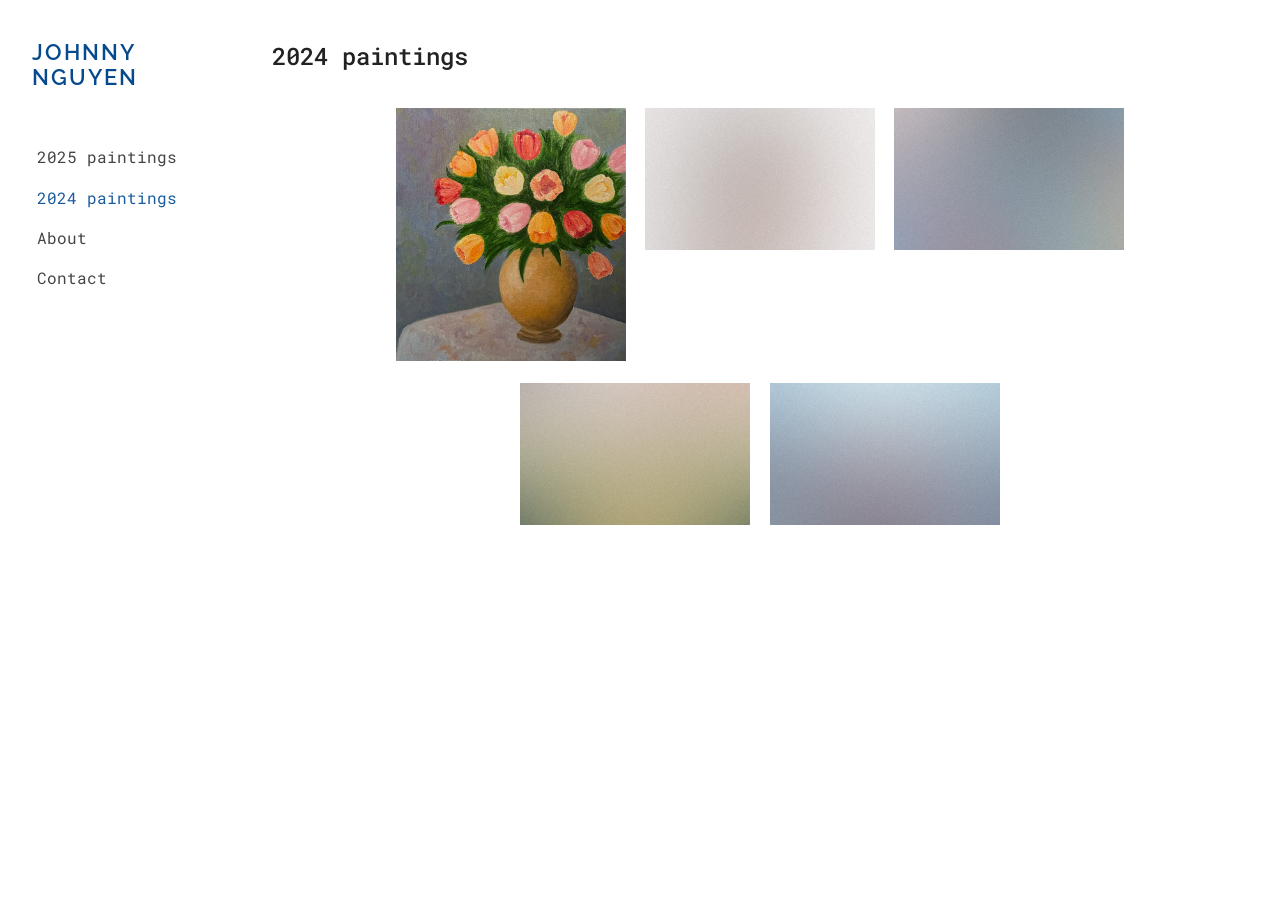
==== commit 7719c163: "Finals (for now) with mobile menu" ====
--- a/2024paintings.html
+++ b/2024paintings.html
@@ -1,381 +1,361 @@
 <!DOCTYPE html>
 <html lang="en">
- <head>
-  <meta charset="utf-8"/>
-  <title>
-   2024 paintings | Johnny Nguyen
-  </title>
-  <meta content="width=device-width, initial-scale=1.0" name="viewport"/>
+<head>
+  <meta charset="UTF-8" />
+  <title>2024 paintings | Johnny Nguyen</title>
+  <meta name="viewport" content="width=device-width, initial-scale=1.0" />
+
   <!-- Google Fonts -->
-  <link href="https://fonts.googleapis.com" rel="preconnect"/>
-  <link crossorigin="" href="https://fonts.gstatic.com" rel="preconnect"/>
-  <link href="https://fonts.googleapis.com/css2?family=Raleway:wght@600&amp;family=Roboto+Mono:wght@400;700&amp;display=swap" rel="stylesheet"/>
+  <link rel="preconnect" href="https://fonts.googleapis.com" />
+  <link rel="preconnect" href="https://fonts.gstatic.com" crossorigin />
+  <link href="https://fonts.googleapis.com/css2?family=Raleway:wght@600&family=Roboto+Mono:wght@400;700&display=swap" rel="stylesheet" />
+
   <!-- Favicons -->
-  <link href="favicon-96x96.png" rel="icon" sizes="96x96" type="image/png"/>
-  <link href="favicon.svg" rel="icon" type="image/svg+xml"/>
-  <link href="favicon.ico" rel="shortcut icon"/>
-  <link href="apple-touch-icon.png" rel="apple-touch-icon" sizes="180x180">
-   <link href="site.webmanifest" rel="manifest">
-    <style>
-     body {
-            margin: 0;
-            font-family: 'Roboto Mono', monospace;
-            background: #fff;
-            color: #222;
-        }
-        .container {
-            display: flex;
-            min-height: 100vh;
-            box-sizing: border-box;
-        }
-        .sidebar {
-            width: 240px;
-            background: #fff;
-            display: flex;
-            flex-direction: column;
-            padding: 2.5em 1.2em 2em 2em;
-            box-sizing: border-box;
-        }
-        .sidebar-title {
-            font-family: 'Raleway', Arial, sans-serif;
-            font-weight: 600;
-            font-size: 1.35em;
-            letter-spacing: 2px;
-            margin-bottom: 2.5em;
-            color: #06498c;
-            text-decoration: none;
-            cursor: pointer;
-        }
-        .sidebar nav {
-            display: flex;
-            flex-direction: column;
-            gap: 0.9em;
-        }
-        .sidebar nav a {
-            font-family: 'Roboto Mono', monospace;
-            font-size: 1em;
-            color: #444;
-            text-decoration: none;
-            padding: 0.15em 0.3em;
-            transition: color 0.18s;
-        }
-        .sidebar nav a:hover,
-        .sidebar nav a.active {
-            color: #1a5b9d;
-            background: none;
-        }
-        .main-content {
-            flex: 1;
-            padding: 2.5em 2em 2em 2em;
-        }
-        .main-title {
-            font-size: 1.5em;
-            font-family: 'Roboto Mono', monospace;
-            font-weight: 500;
-            margin-bottom: 1.5em;
-            text-align: left;
-        }
-        .gallery {
-            display: grid;
-            grid-template-columns: repeat(auto-fit, minmax(260px, 1fr));
-            gap: 1.4em 1.2em; /* Smaller gap for a tighter grid */
-            justify-content: start;
-            align-items: start;
-            margin: 0 auto;
-            max-width: 900px;
-        }
-        .gallery-item {
-            display: block;
-            background: #fff;
-            padding: 0;
-            border-radius: 0;
-            box-shadow: none;
-        }
-        .gallery-item img {
-            width: 100%;
-            max-width: 260px;
-            height: auto;
-            border-radius: 0;
-            object-fit: contain;
-            display: block;
-            background: #f4f4f4;
-            cursor: pointer;
-        }
-        .gallery-title {
-            font-family: 'Roboto Mono', monospace;
-            font-size: 1em;
-            font-weight: bold;
-            margin-top: 0.8em;
-        }
-        /* ---- Modal Styles ---- */
-        .modal {
-            display: none;
-            position: fixed;
-            z-index: 2000;
-            left: 0; top: 0; width: 100vw; height: 100vh;
-            background: rgba(255,255,255,0.98); /* Brighter white background */
-            align-items: center;
-            justify-content: center;
-        }
-        .modal.open {
-            display: flex;
-        }
-        .modal-content {
-            background: none;
-            border-radius: 0;
-            box-shadow: none;
-            max-width: 90vw;
-            max-height: 90vh;
-            display: flex;
-            flex-direction: column;
-            align-items: center;
-            position: relative;
-        }
-        .modal-img {
-            max-width: 70vw;
-            max-height: 70vh;
-            display: block;
-            margin: 0 auto;
-            border-radius: 0;
-            box-shadow: 0 4px 24px rgba(0,0,0,0.06);
-            background: #fff;
-        }
-        .modal-caption {
-            margin-top: 1.2em;
-            color: #222;
-            font-size: 1.06em;
-            font-family: 'Roboto Mono', monospace;
-            opacity: 1;
-            text-align: center;
-            letter-spacing: 0.15px;
-            background: none;
-        }
-        .modal-close {
-            position: fixed;
-            top: 1em; right: 1em;
-            background: none;
-            color: #222;
-            border: none;
-            font-size: 2.2em;
-            font-weight: 400;
-            cursor: pointer;
-            z-index: 2100;
-            padding: 0;
-            line-height: 1;
-        }
-        .modal-arrow {
-            position: absolute;
-            top: 50%;
-            transform: translateY(-50%);
-            background: none;
-            color: #222;
-            border: none;
-            font-size: 2.4em;
-            cursor: pointer;
-            z-index: 2100;
-            padding: 0 0.1em;
-            line-height: 1;
-            opacity: 0.7;
-            transition: opacity 0.15s;
-        }
-        .modal-arrow:hover { opacity: 1; }
-        .modal-arrow.left { left: -2.5em; }
-        .modal-arrow.right { right: -2.5em; }
-        @media (max-width: 900px) {
-            .gallery {
-                grid-template-columns: 1fr 1fr;
-                max-width: 99vw;
-            }
-        }
-        @media (max-width: 600px) {
-            .sidebar {
-                width: 120px;
-                padding: 1.2em 0.5em 1em 0.5em;
-            }
-            .sidebar-title { font-size: 0.98em; margin-bottom: 1.5em;}
-            .main-content { padding: 1.2em 0.2em; }
-            .main-title { font-size: 1.4em;}
-            .gallery { grid-template-columns: 1fr; }
-        }
-     
-@media (max-width: 700px) {
-  .sidebar {
-    display: none !important;
-  }
-
-  nav:not(#mobileMenu) {
-    display: none !important;
-  }
-}
-
-@media (min-width: 701px) {
-  .mobile-header,
-  .mobile-nav {
-    display: none !important;
-  }
-}
-  }
-}
-
-.modal-arrow.left { left: -2em; }
-.modal-arrow.right { right: -2em; }
-    </style>
-   </link>
-  </link>
- </head>
- <body>
+  <link rel="icon" type="image/png" href="favicon-96x96.png" sizes="96x96" />
+  <link rel="icon" type="image/svg+xml" href="favicon.svg" />
+  <link rel="shortcut icon" href="favicon.ico" />
+  <link rel="apple-touch-icon" sizes="180x180" href="apple-touch-icon.png" />
+  <link rel="manifest" href="site.webmanifest" />
+
+  <style>
+    body {
+      margin: 0;
+      font-family: 'Roboto Mono', monospace;
+      background: #fff;
+      color: #222;
+    }
+    .container {
+      display: flex;
+      min-height: 100vh;
+      box-sizing: border-box;
+    }
+    .sidebar {
+      width: 240px;
+      background: #fff;
+      display: flex;
+      flex-direction: column;
+      padding: 2.5em 1.2em 2em 2em;
+      box-sizing: border-box;
+    }
+    .sidebar-title {
+      font-family: 'Raleway', Arial, sans-serif;
+      font-weight: 600;
+      font-size: 1.35em;
+      letter-spacing: 2px;
+      margin-bottom: 2.5em;
+      color: #06498c;
+      text-decoration: none;
+      cursor: pointer;
+    }
+    .sidebar nav {
+      display: flex;
+      flex-direction: column;
+      gap: 0.9em;
+    }
+    .sidebar nav a {
+      font-family: 'Roboto Mono', monospace;
+      font-size: 1em;
+      color: #444;
+      text-decoration: none;
+      padding: 0.15em 0.3em;
+      transition: color 0.18s;
+      border-radius: 3px;
+    }
+    .sidebar nav a:hover,
+    .sidebar nav a.active {
+      color: #1a5b9d;
+      background: none;
+    }
+
+    .main-content {
+      flex: 1;
+      padding: 2.5em 2em;
+    }
+    .main-title {
+      font-size: 1.5em;
+      font-weight: 500;
+      margin-bottom: 1.5em;
+    }
+    .gallery {
+      display: flex;
+      flex-wrap: wrap;
+      justify-content: center;
+      gap: 1.4em 1.2em;
+      max-width: 900px;
+      margin: 0 auto;
+    }
+    .gallery-item {
+      flex: 0 1 auto;
+    }
+    .gallery-item img {
+      width: 100%;
+      max-width: 230px;
+      height: auto;
+      display: block;
+      margin: 0 auto;
+      background: #f4f4f4;
+      cursor: pointer;
+    }
+
+    .modal {
+      display: none;
+      position: fixed;
+      z-index: 2000;
+      top: 0;
+      left: 0;
+      width: 100vw;
+      height: 100vh;
+      background: rgba(255,255,255,0.98);
+      align-items: center;
+      justify-content: center;
+    }
+    .modal.open {
+      display: flex;
+    }
+    .modal-content {
+      display: flex;
+      flex-direction: column;
+      align-items: center;
+      max-width: 90vw;
+      max-height: 90vh;
+      position: relative;
+    }
+    .modal-image-wrapper {
+      display: flex;
+      align-items: center;
+      justify-content: center;
+      position: relative;
+    }
+    .modal-img {
+      max-width: 70vw;
+      max-height: 70vh;
+      background: #fff;
+      box-shadow: 0 4px 24px rgba(0,0,0,0.06);
+    }
+    .modal-caption {
+      margin-top: 1.2em;
+      font-size: 1.06em;
+      text-align: center;
+    }
+    .modal-close {
+      position: fixed;
+      top: 1em;
+      right: 1em;
+      background: none;
+      border: none;
+      font-size: 2.2em;
+      color: #222;
+      cursor: pointer;
+      z-index: 2100;
+    }
+    .modal-arrow {
+      position: absolute;
+      top: 50%;
+      transform: translateY(-50%);
+      background: none;
+      border: none;
+      font-size: 2em;
+      color: #444;
+      cursor: pointer;
+      z-index: 5;
+      opacity: 0.8;
+      transition: opacity 0.15s ease;
+    }
+    .modal-arrow:hover { opacity: 1; }
+    .modal-arrow.left  { left: -2.2em; }
+    .modal-arrow.right { right: -2.2em; }
+
+    /* Mobile header */
+    @media (max-width: 700px) {
+      .sidebar { display: none; }
+
+      .mobile-header {
+        display: flex;
+        justify-content: space-between;
+        align-items: center;
+        padding: 1em 1.2em;
+        background: white;
+        border-bottom: 1px solid #ddd;
+        font-family: 'Raleway', sans-serif;
+        font-size: 1.1em;
+        color: #06498c;
+        position: sticky;
+        top: 0;
+        z-index: 1000;
+      }
+      .mobile-title {
+        font-weight: 600;
+        letter-spacing: 1px;
+        color: #06498c;
+        text-decoration: none;
+      }
+      .hamburger {
+        background: none;
+        border: none;
+        font-size: 1.6em;
+        cursor: pointer;
+        color: #222;
+      }
+
+      .mobile-nav {
+        position: absolute;
+        top: 60px;
+        left: 0;
+        right: 0;
+        background: rgba(255, 255, 255, 0.94);
+        padding-top: 0.8em;
+        text-align: center;
+        font-family: 'Roboto Mono', monospace;
+        opacity: 0;
+        transform: translateY(-10px);
+        transition: opacity 0.25s ease, transform 0.25s ease;
+        pointer-events: none;
+        z-index: 999;
+      }
+      .mobile-nav.open {
+        opacity: 1;
+        transform: translateY(0);
+        pointer-events: auto;
+      }
+      .mobile-nav a {
+        display: block;
+        padding: 0.9em 0;
+        font-size: 1em;
+        color: #444;
+        text-decoration: none;
+      }
+      .mobile-nav a:hover,
+      .mobile-nav a.active {
+        color: #1a5b9d;
+      }
+    }
+    @media (min-width: 701px) {
+      .mobile-header, .mobile-nav { display: none; }
+    }
+  </style>
+</head>
+
+<body>
+
+  <!-- Mobile Header -->
   <header class="mobile-header">
-   <a class="mobile-title" href="index.html">
-    JOHNNY NGUYEN
-   </a>
-   <button class="hamburger" id="menuToggle">
-    ☰
-   </button>
+    <a href="index.html" class="mobile-title">JOHNNY NGUYEN</a>
+    <button id="menuToggle" class="hamburger">&#9776;</button>
   </header>
-  <nav class="mobile-nav" id="mobileMenu">
-   <a href="2025paintings.html">
-    2025 paintings
-   </a>
-   <a href="2024paintings.html">
-    2024 paintings
-   </a>
-   <a href="about.html">
-    About
-   </a>
-   <a href="contact.html">
-    Contact
-   </a>
+
+  <nav id="mobileMenu" class="mobile-nav">
+    <a href="2025paintings.html">2025 paintings</a>
+    <a href="2024paintings.html" class="active">2024 paintings</a>
+    <a href="about.html">About</a>
+    <a href="contact.html">Contact</a>
   </nav>
+
   <div class="container">
-   <aside class="sidebar">
-    <a class="sidebar-title" href="index.html">
-     JOHNNY
-     <br/>
-     NGUYEN
-    </a>
-    <nav>
-     <a href="2025paintings.html">
-      2025 paintings
-     </a>
-     <a class="active" href="2024paintings.html">
-      2024 paintings
-     </a>
-     <a href="about.html">
-      About
-     </a>
-     <a href="contact.html">
-      Contact
-     </a>
-    </nav>
-   </aside>
-   <div class="main-content">
-    <div class="main-title">
-     2024 paintings
+    <aside class="sidebar">
+      <a href="index.html" class="sidebar-title">JOHNNY<br>NGUYEN</a>
+      <nav>
+        <a href="2025paintings.html">2025 paintings</a>
+        <a href="2024paintings.html" class="active">2024 paintings</a>
+        <a href="about.html">About</a>
+        <a href="contact.html">Contact</a>
+      </nav>
+    </aside>
+
+    <div class="main-content">
+      <div class="main-title">2024 paintings</div>
+      <div class="gallery" id="gallery">
+        <div class="gallery-item" data-title="Tulips" data-caption="<em>Tulips</em>, 2024.<br>Oil on canvas, 18 x 20 inches.">
+          <img src="images/tulips.jpg" alt="Tulips" />
+        </div>
+        <div class="gallery-item" data-title="Urban Dreams" data-caption="<em>Urban Dreams</em>, 2022.<br>Acrylic on wood, 50 x 70 cm.">
+          <img src="images/pic01.jpg" alt="Urban Dreams" />
+        </div>
+        <div class="gallery-item" data-title="Golden Hour" data-caption="<em>Golden Hour</em>, 2024.<br>Watercolor on paper, 30 x 42 cm.">
+          <img src="images/pic02.jpg" alt="Golden Hour" />
+        </div>
+        <div class="gallery-item" data-title="Pic 3" data-caption="<em>Pic 3</em>, 2024.<br>Watercolor on paper, 30 x 42 cm.">
+          <img src="images/pic03.jpg" alt="Pic 3" />
+        </div>
+        <div class="gallery-item" data-title="Pic 4" data-caption="<em>Pic 4</em>, 2024.<br>Watercolor on paper, 30 x 42 cm.">
+          <img src="images/pic04.jpg" alt="Pic 4" />
+        </div>
+      </div>
     </div>
-    <div class="gallery" id="gallery">
-     <!-- Gallery Items (add real image paths!) -->
-     <div class="gallery-item" data-caption="&lt;em&gt;Tulips&lt;/em&gt;, 2024.&lt;br&gt;Oil on canvas, 18 x 20 inches." data-title="Tulips">
-      <img alt="Tulips" src="images/tulips.jpg"/>
-      <div class="gallery-title">
+  </div>
+
+  <!-- Modal -->
+  <div class="modal" id="modal">
+    <div class="modal-content">
+      <button class="modal-close" id="closeModal">&times;</button>
+      <div class="modal-image-wrapper">
+        <button class="modal-arrow left" id="prevBtn">‹</button>
+        <img src="" alt="" class="modal-img" id="modalImg" />
+        <button class="modal-arrow right" id="nextBtn">›</button>
       </div>
-     </div>
-     <div class="gallery-item" data-caption="&lt;em&gt;Urban Dreams&lt;/em&gt;, 2022.&lt;br&gt;Acrylic on wood, 50 x 70 cm." data-title="Urban Dreams">
-      <img alt="Urban Dreams" src="images/pic01.jpg"/>
-      <div class="gallery-title">
-      </div>
-     </div>
-     <div class="gallery-item" data-caption="&lt;em&gt;Golden Hour&lt;/em&gt;, 2024.&lt;br&gt;Watercolor on paper, 30 x 42 cm." data-title="Golden Hour">
-      <img alt="Golden Hour" src="images/pic02.jpg"/>
-      <div class="gallery-title">
-      </div>
-     </div>
-     <div class="gallery-item" data-caption="&lt;em&gt;Pic 3&lt;/em&gt;, 2024.&lt;br&gt;Watercolor on paper, 30 x 42 cm." data-title="Pic 3">
-      <img alt="Pic 3" src="images/pic03.jpg"/>
-      <div class="gallery-title">
-      </div>
-     </div>
-     <div class="gallery-item" data-caption="&lt;em&gt;Pic 4&lt;/em&gt;, 2024.&lt;br&gt;Watercolor on paper, 30 x 42 cm." data-title="Pic 4">
-      <img alt="Pic 4" src="images/pic04.jpg"/>
-      <div class="gallery-title">
-      </div>
-     </div>
-     <!-- Add more as needed -->
+      <div class="modal-caption" id="modalCaption"></div>
     </div>
-   </div>
   </div>
-  <!-- Modal for images -->
-  <div class="modal" id="modal">
-   <div class="modal-content">
-    <button class="modal-close" id="closeModal">
-     ×
-    </button>
-    <button class="modal-arrow left" id="prevBtn">
-     ←
-    </button>
-    <img alt="" class="modal-img" id="modalImg" src=""/>
-    <div class="modal-caption" id="modalCaption">
-    </div>
-    <button class="modal-arrow right" id="nextBtn">
-     →
-    </button>
-   </div>
-  </div>
+
   <script>
-   // Modal gallery logic
-        const galleryItems = Array.from(document.querySelectorAll('.gallery-item'));
-        const galleryImgs = Array.from(document.querySelectorAll('.gallery-item img'));
-        const modal = document.getElementById('modal');
-        const modalImg = document.getElementById('modalImg');
-        const modalCaption = document.getElementById('modalCaption');
-        const closeModalBtn = document.getElementById('closeModal');
-        const prevBtn = document.getElementById('prevBtn');
-        const nextBtn = document.getElementById('nextBtn');
-        let currentIndex = 0;
-
-        function showModal(index) {
-            const item = galleryItems[index];
-            modalImg.src = item.querySelector('img').src;
-            modalImg.alt = item.getAttribute('data-title');
-            modalCaption.innerHTML = item.getAttribute('data-caption');
-            modal.classList.add('open');
-            currentIndex = index;
-        }
-        function closeModal() {
-            modal.classList.remove('open');
-        }
-        function showPrev() {
-            let prevIndex = (currentIndex === 0) ? galleryItems.length - 1 : currentIndex - 1;
-            showModal(prevIndex);
-        }
-        function showNext() {
-            let nextIndex = (currentIndex === galleryItems.length - 1) ? 0 : currentIndex + 1;
-            showModal(nextIndex);
-        }
-        // Attach modal to only image clicks (not container)
-        galleryImgs.forEach((img, idx) => {
-            img.addEventListener('click', () => showModal(idx));
-        });
-        closeModalBtn.addEventListener('click', closeModal);
-        prevBtn.addEventListener('click', function(e) { e.stopPropagation(); showPrev(); });
-        nextBtn.addEventListener('click', function(e) { e.stopPropagation(); showNext(); });
-        document.addEventListener('keydown', function(e) {
-            if (!modal.classList.contains('open')) return;
-            if (e.key === 'ArrowLeft') showPrev();
-            if (e.key === 'ArrowRight') showNext();
-            if (e.key === 'Escape') closeModal();
-        });
-        modal.addEventListener('click', function(e) {
-            if (e.target === modal) closeModal();
-        });
+    const galleryItems = Array.from(document.querySelectorAll('.gallery-item'));
+    const galleryImgs = Array.from(document.querySelectorAll('.gallery-item img'));
+    const modal = document.getElementById('modal');
+    const modalImg = document.getElementById('modalImg');
+    const modalCaption = document.getElementById('modalCaption');
+    const closeModalBtn = document.getElementById('closeModal');
+    const prevBtn = document.getElementById('prevBtn');
+    const nextBtn = document.getElementById('nextBtn');
+    let currentIndex = 0;
+
+    function showModal(index) {
+      const item = galleryItems[index];
+      modalImg.src = item.querySelector('img').src;
+      modalImg.alt = item.getAttribute('data-title');
+      modalCaption.innerHTML = item.getAttribute('data-caption');
+      modal.classList.add('open');
+      currentIndex = index;
+    }
+
+    function closeModal() {
+      modal.classList.remove('open');
+    }
+
+    function showPrev() {
+      const prevIndex = (currentIndex === 0) ? galleryItems.length - 1 : currentIndex - 1;
+      showModal(prevIndex);
+    }
+
+    function showNext() {
+      const nextIndex = (currentIndex + 1) % galleryItems.length;
+      showModal(nextIndex);
+    }
+
+    galleryImgs.forEach((img, idx) => {
+      img.addEventListener('click', () => showModal(idx));
+    });
+
+    closeModalBtn.addEventListener('click', closeModal);
+    prevBtn.addEventListener('click', e => { e.stopPropagation(); showPrev(); });
+    nextBtn.addEventListener('click', e => { e.stopPropagation(); showNext(); });
+
+    document.addEventListener('keydown', e => {
+      if (!modal.classList.contains('open')) return;
+      if (e.key === 'ArrowLeft') showPrev();
+      if (e.key === 'ArrowRight') showNext();
+      if (e.key === 'Escape') closeModal();
+    });
+
+    modal.addEventListener('click', e => {
+      if (e.target === modal) closeModal();
+    });
+
+    const toggleBtn = document.getElementById('menuToggle');
+    const mobileNav = document.getElementById('mobileMenu');
+    toggleBtn.addEventListener('click', () => {
+      const isOpen = mobileNav.classList.contains('open');
+      mobileNav.classList.toggle('open');
+      toggleBtn.innerHTML = isOpen ? '&#9776;' : '&times;';
+    });
   </script>
-  <script>
-   const toggleBtn = document.getElementById('menuToggle');
-  const mobileNav = document.getElementById('mobileMenu');
-  toggleBtn.addEventListener('click', () => {
-    const isOpen = mobileNav.classList.contains('open');
-    mobileNav.classList.toggle('open');
-    toggleBtn.innerHTML = isOpen ? '&#9776;' : '&times;';
-  });
-  </script>
- </body>
+</body>
 </html>
